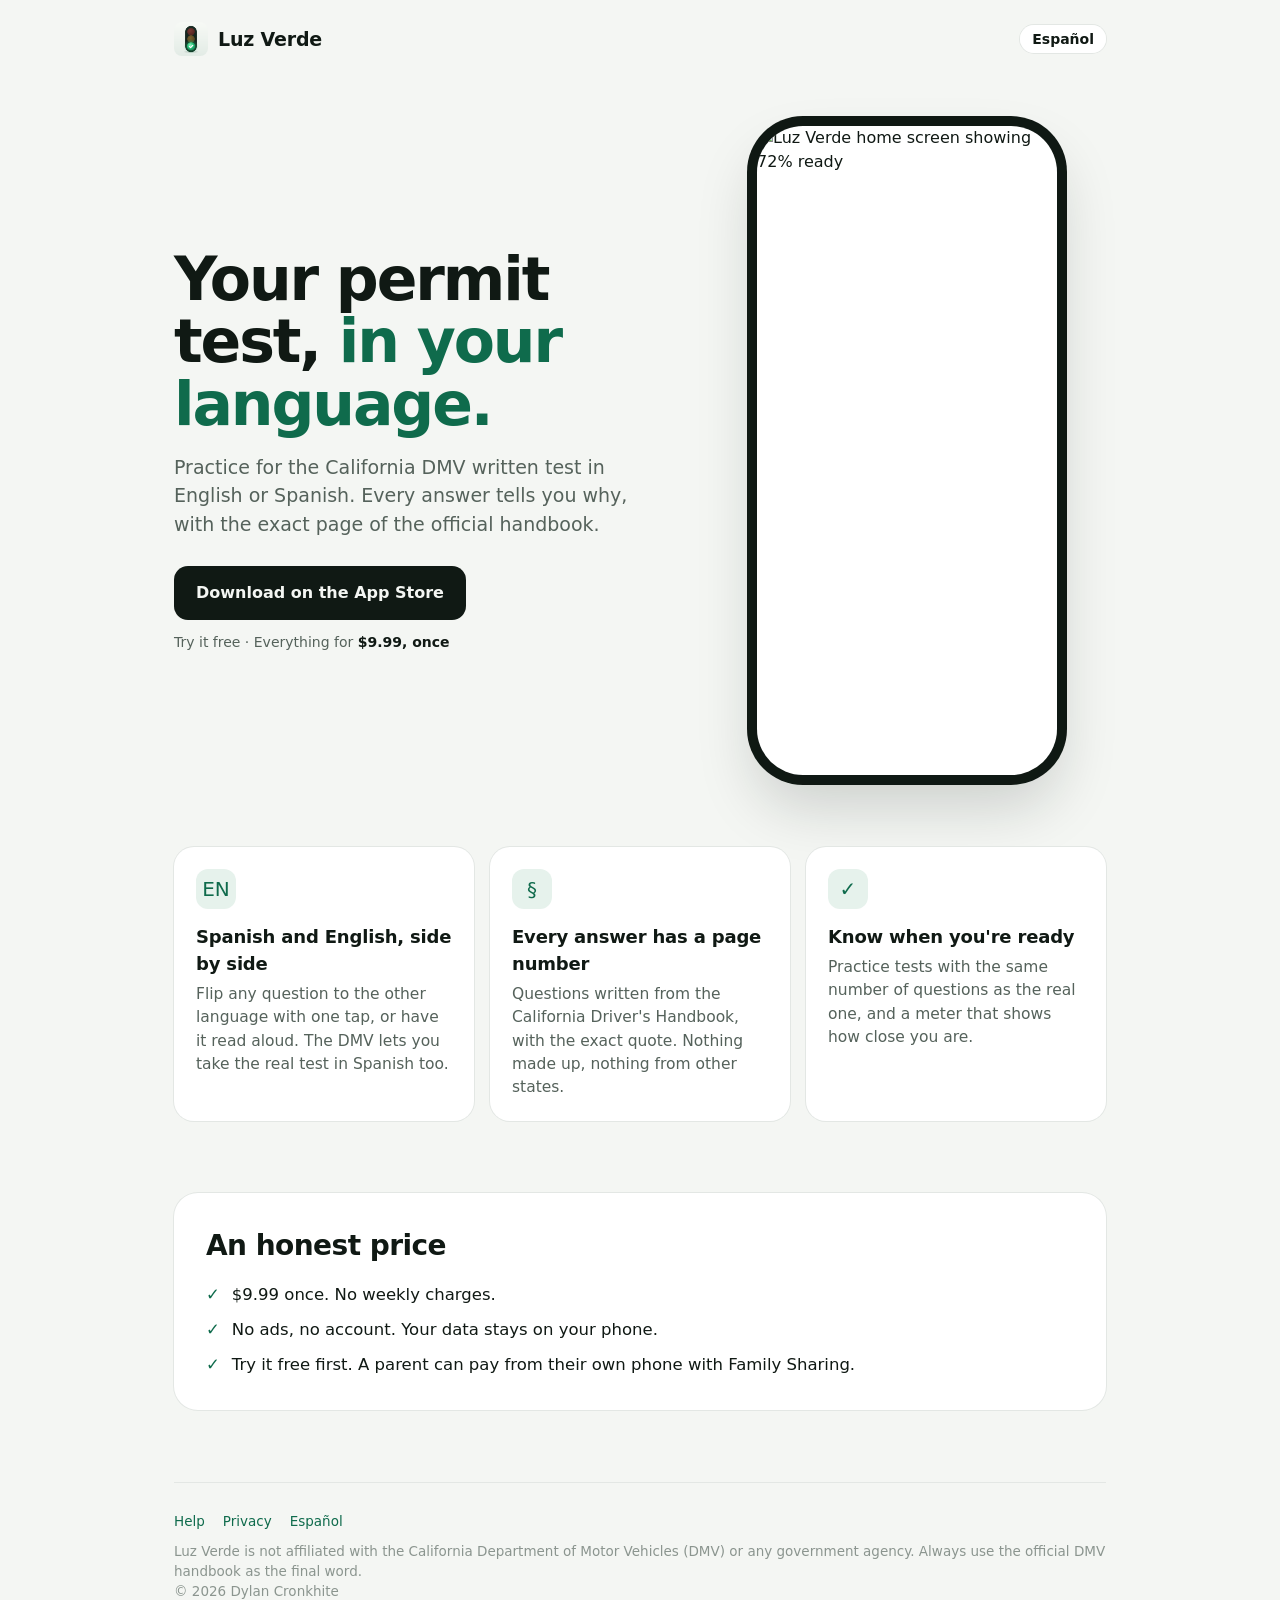
==== en/index.html @ cab9350f "Publish site 2026-10-15T06:11:49Z" ====
<!doctype html>
<html lang="en">
<head>
<meta charset="utf-8">
<meta name="viewport" content="width=device-width, initial-scale=1">
<title>Luz Verde — Pass the California permit test, in Spanish or English</title>
<meta name="description" content="Practice for the California DMV written test in Spanish or English. Every answer cites the official handbook page. $9.99 once, no subscription, no ads.">
<meta property="og:title" content="Luz Verde — California permit test practice">
<meta property="og:description" content="Practice in Spanish or English, understand every answer, and walk in ready. One payment, no ads.">
<meta property="og:image" content="../assets/og.png">
<meta name="apple-itunes-app" content="app-id=6823040933">
<link rel="icon" href="../assets/favicon.png">
<link rel="apple-touch-icon" href="../assets/apple-touch-icon.png">
<link rel="alternate" hreflang="es" href="../">
<link rel="stylesheet" href="../assets/site.css">
</head>
<body>
<div class="wrap">
  <header class="top">
    <a class="brand" href="./"><img src="../assets/icon.png" alt="">Luz Verde</a>
    <nav class="lang"><a href="../" hreflang="es">Español</a></nav>
  </header>

  <section class="hero">
    <div>
      <h1>Your permit test, <em>in your language.</em></h1>
      <p class="lead">Practice for the California DMV written test in English or Spanish. Every answer tells you why, with the exact page of the official handbook.</p>
      <div class="cta-row">
        <a class="store" href="https://apps.apple.com/app/id6823040933"> Download on the App Store</a>
        <span class="price">Try it free · Everything for <b>$9.99, once</b></span>
      </div>
    </div>
    <div class="phone"><img src="../assets/screen-home-en.png" alt="Luz Verde home screen showing 72% ready"></div>
  </section>

  <section class="points">
    <div class="point"><div class="ic">EN</div><h3>Spanish and English, side by side</h3><p>Flip any question to the other language with one tap, or have it read aloud. The DMV lets you take the real test in Spanish too.</p></div>
    <div class="point"><div class="ic">§</div><h3>Every answer has a page number</h3><p>Questions written from the California Driver's Handbook, with the exact quote. Nothing made up, nothing from other states.</p></div>
    <div class="point"><div class="ic">✓</div><h3>Know when you're ready</h3><p>Practice tests with the same number of questions as the real one, and a meter that shows how close you are.</p></div>
  </section>

  <section class="compare">
    <h2>An honest price</h2>
    <ul>
      <li>$9.99 once. No weekly charges.</li>
      <li>No ads, no account. Your data stays on your phone.</li>
      <li>Try it free first. A parent can pay from their own phone with Family Sharing.</li>
    </ul>
  </section>

  <footer>
    <div class="links"><a href="../support/">Help</a><a href="../privacy/">Privacy</a><a href="../">Español</a></div>
    <p>Luz Verde is not affiliated with the California Department of Motor Vehicles (DMV) or any government agency. Always use the official DMV handbook as the final word.</p>
    <p>© 2026 Dylan Cronkhite</p>
  </footer>
</div>
</body>
</html>
---- assets/site.css ----
:root {
  --green: #0F6B4C; --signal: #138A61; --tint: #E6F2EC; --yellow: #F5B800;
  --ink: #101914; --ink2: #55625B; --ink3: #8B958F; --line: #E3E7E4; --bg: #F4F6F3; --card: #fff;
}
@media (prefers-color-scheme: dark) {
  :root { --green: #3FBF8A; --signal: #3FBF8A; --tint: #17322A; --ink: #EEF3F0; --ink2: #A9B5AE; --ink3: #7C8982; --line: #24302A; --bg: #0D1411; --card: #16201B; }
}
* { box-sizing: border-box; margin: 0; padding: 0; }
body { font-family: -apple-system, BlinkMacSystemFont, "SF Pro Text", system-ui, sans-serif; background: var(--bg); color: var(--ink); line-height: 1.5; -webkit-font-smoothing: antialiased; }
a { color: var(--green); text-decoration: none; }
a:hover { text-decoration: underline; }
.wrap { max-width: 980px; margin: 0 auto; padding: 0 24px; }
header.top { display: flex; align-items: center; justify-content: space-between; padding: 22px 0; }
.brand { display: flex; align-items: center; gap: 10px; font-weight: 700; font-size: 19px; color: var(--ink); letter-spacing: -0.01em; }
.brand img { width: 34px; height: 34px; border-radius: 8px; }
nav.lang a { font-size: 14px; font-weight: 600; padding: 6px 12px; border-radius: 99px; background: var(--card); box-shadow: 0 0 0 1px var(--line); color: var(--ink); }
.hero { display: grid; grid-template-columns: 1.1fr .9fr; gap: 48px; align-items: center; padding: 48px 0 72px; }
.hero h1 { font-size: clamp(38px, 5.4vw, 60px); line-height: 1.04; letter-spacing: -0.035em; font-weight: 800; }
.hero h1 em { font-style: normal; color: var(--green); }
.hero p.lead { font-size: 19px; color: var(--ink2); margin-top: 18px; max-width: 30em; }
.cta-row { display: flex; gap: 12px; align-items: center; margin-top: 28px; flex-wrap: wrap; }
.store { display: inline-flex; align-items: center; gap: 10px; height: 54px; padding: 0 22px; border-radius: 14px; background: var(--ink); color: var(--bg); font-weight: 600; font-size: 16px; }
.store:hover { text-decoration: none; opacity: .92; }
.price { font-size: 14px; color: var(--ink2); }
.price b { color: var(--ink); }
.phone { justify-self: center; width: 300px; aspect-ratio: 390/844; border-radius: 46px; background: var(--card); box-shadow: 0 30px 60px rgba(16,25,20,.18), 0 0 0 10px #101914; overflow: hidden; }
.phone img { width: 100%; height: 100%; object-fit: cover; display: block; }
.points { display: grid; grid-template-columns: repeat(3, 1fr); gap: 16px; padding-bottom: 72px; }
.point { background: var(--card); border-radius: 20px; padding: 22px; box-shadow: 0 0 0 1px var(--line); }
.point .ic { width: 40px; height: 40px; border-radius: 12px; background: var(--tint); color: var(--green); display: grid; place-items: center; font-size: 20px; margin-bottom: 14px; }
.point h3 { font-size: 18px; letter-spacing: -0.01em; }
.point p { color: var(--ink2); margin-top: 6px; font-size: 15.5px; }
.compare { background: var(--card); border-radius: 24px; padding: 32px; box-shadow: 0 0 0 1px var(--line); margin-bottom: 72px; }
.compare h2 { font-size: 28px; letter-spacing: -0.02em; }
.compare ul { list-style: none; margin-top: 16px; display: grid; gap: 10px; }
.compare li { display: flex; gap: 12px; font-size: 16.5px; }
.compare li::before { content: "✓"; color: var(--green); font-weight: 800; }
footer { border-top: 1px solid var(--line); padding: 28px 0 48px; color: var(--ink3); font-size: 13.5px; }
footer .links { display: flex; gap: 18px; flex-wrap: wrap; margin-bottom: 10px; }
.doc { max-width: 720px; padding: 24px 0 64px; }
.doc h1 { font-size: 38px; letter-spacing: -0.03em; line-height: 1.1; }
.doc .updated { color: var(--ink3); margin-top: 8px; font-size: 14px; }
.doc h2 { font-size: 21px; margin-top: 32px; letter-spacing: -0.01em; }
.doc p, .doc li { color: var(--ink2); margin-top: 10px; font-size: 16.5px; }
.doc ul { padding-left: 20px; }
.doc hr { border: 0; border-top: 1px solid var(--line); margin: 40px 0; }
@media (max-width: 760px) {
  .hero { grid-template-columns: 1fr; padding-top: 24px; }
  .phone { width: 250px; }
  .points { grid-template-columns: 1fr; }
}
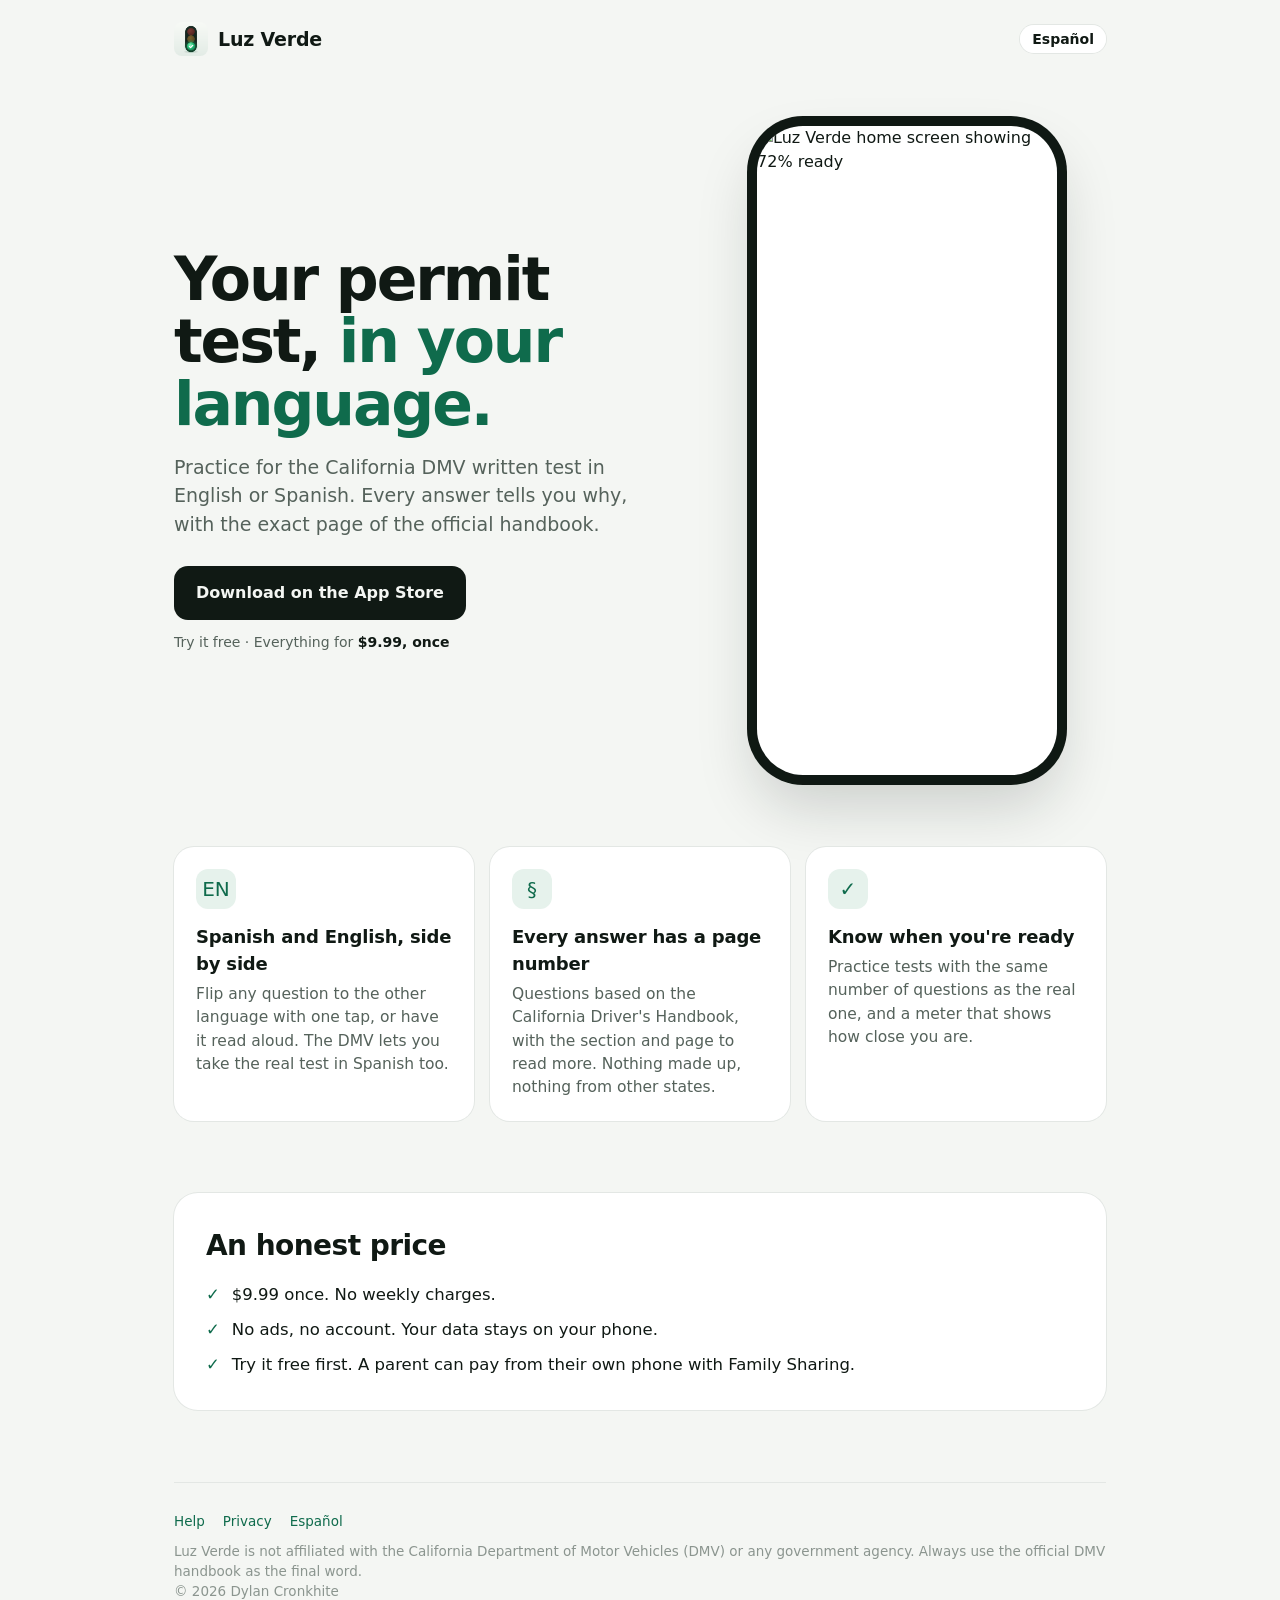
==== commit 29e7ea06: "Publish site 2026-10-15T06:15:33Z" ====
--- a/en/index.html
+++ b/en/index.html
@@ -35,7 +35,7 @@
 
   <section class="points">
     <div class="point"><div class="ic">EN</div><h3>Spanish and English, side by side</h3><p>Flip any question to the other language with one tap, or have it read aloud. The DMV lets you take the real test in Spanish too.</p></div>
-    <div class="point"><div class="ic">§</div><h3>Every answer has a page number</h3><p>Questions written from the California Driver's Handbook, with the exact quote. Nothing made up, nothing from other states.</p></div>
+    <div class="point"><div class="ic">§</div><h3>Every answer has a page number</h3><p>Questions based on the California Driver's Handbook, with the section and page to read more. Nothing made up, nothing from other states.</p></div>
     <div class="point"><div class="ic">✓</div><h3>Know when you're ready</h3><p>Practice tests with the same number of questions as the real one, and a meter that shows how close you are.</p></div>
   </section>
 
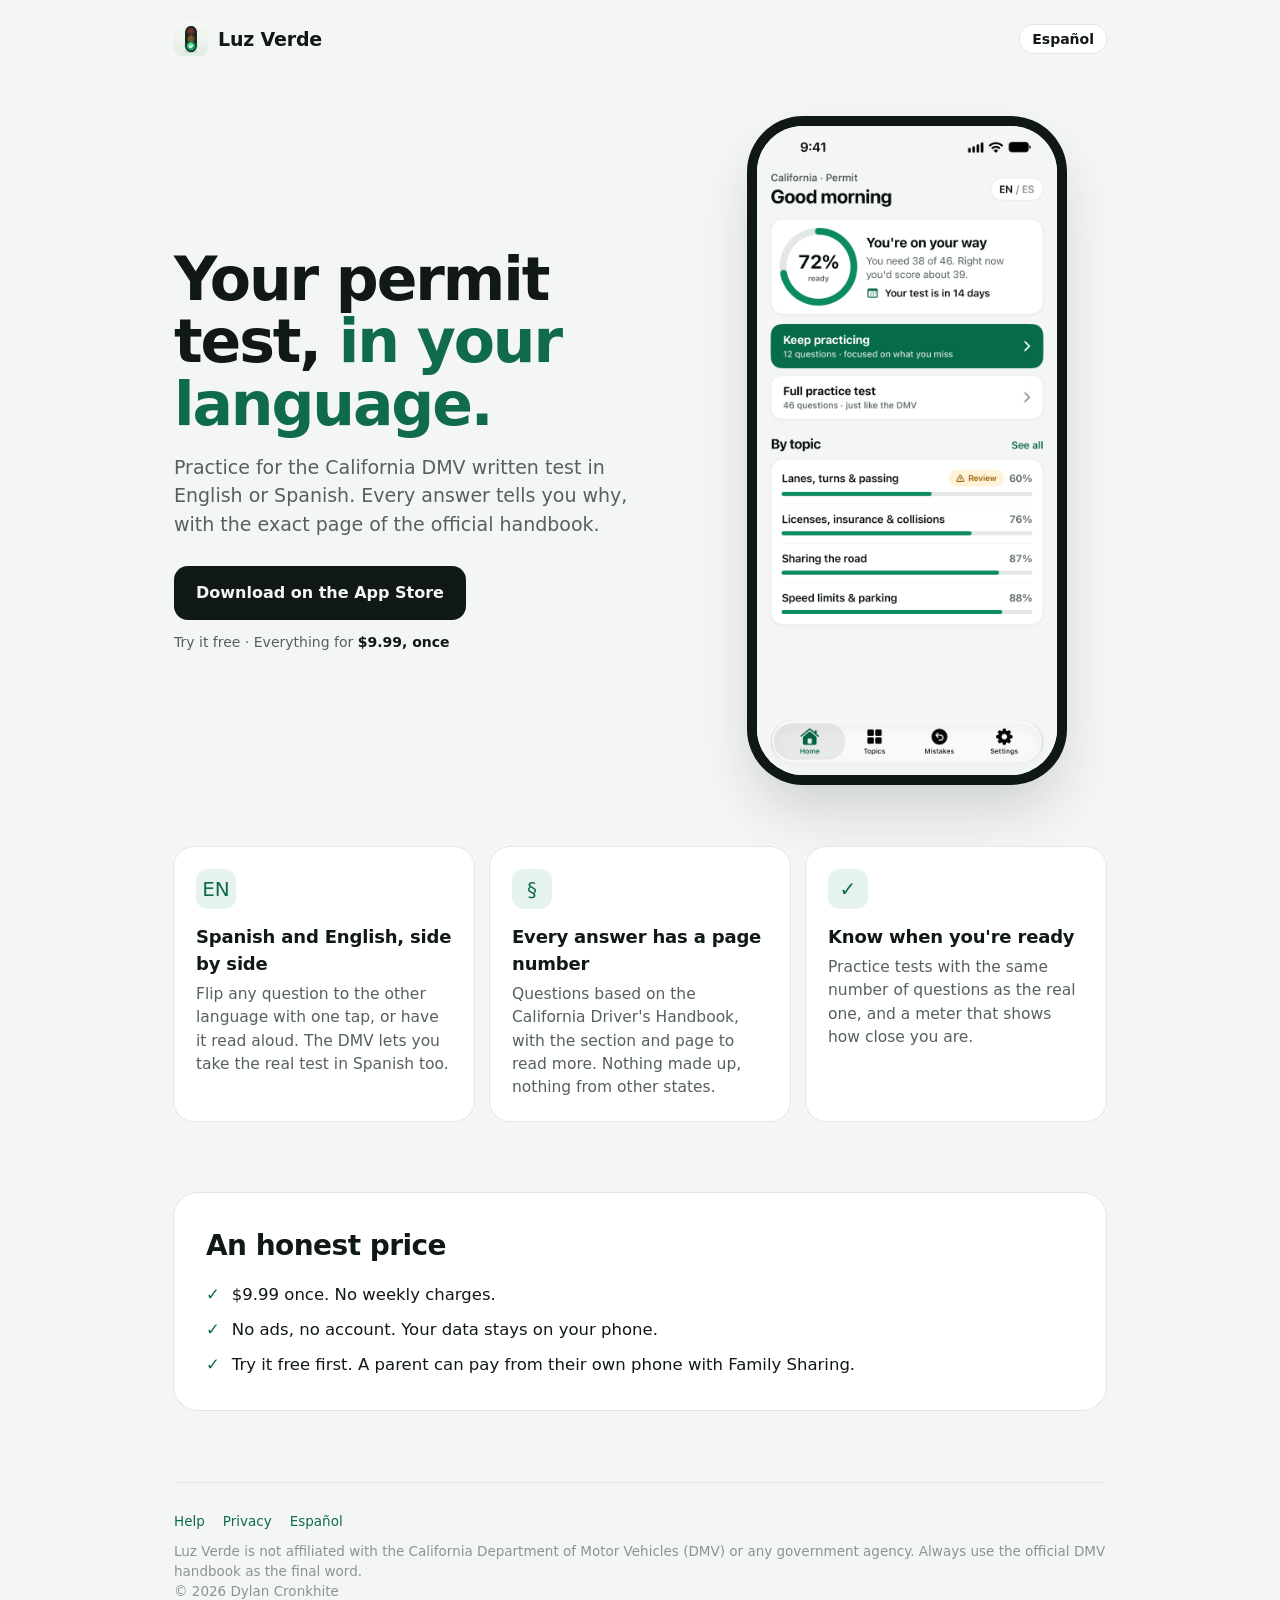
==== commit 0a5b2c7d: "Add files via upload" ====
--- a/en/index.html
+++ b/en/index.html
@@ -7,7 +7,7 @@
 <meta name="description" content="Practice for the California DMV written test in Spanish or English. Every answer cites the official handbook page. $9.99 once, no subscription, no ads.">
 <meta property="og:title" content="Luz Verde — California permit test practice">
 <meta property="og:description" content="Practice in Spanish or English, understand every answer, and walk in ready. One payment, no ads.">
-<meta property="og:image" content="../assets/og.png">
+<meta property="og:image" content="https://malachite40.github.io/luz-verde-site/assets/og.png">
 <meta name="apple-itunes-app" content="app-id=6823040933">
 <link rel="icon" href="../assets/favicon.png">
 <link rel="apple-touch-icon" href="../assets/apple-touch-icon.png">
